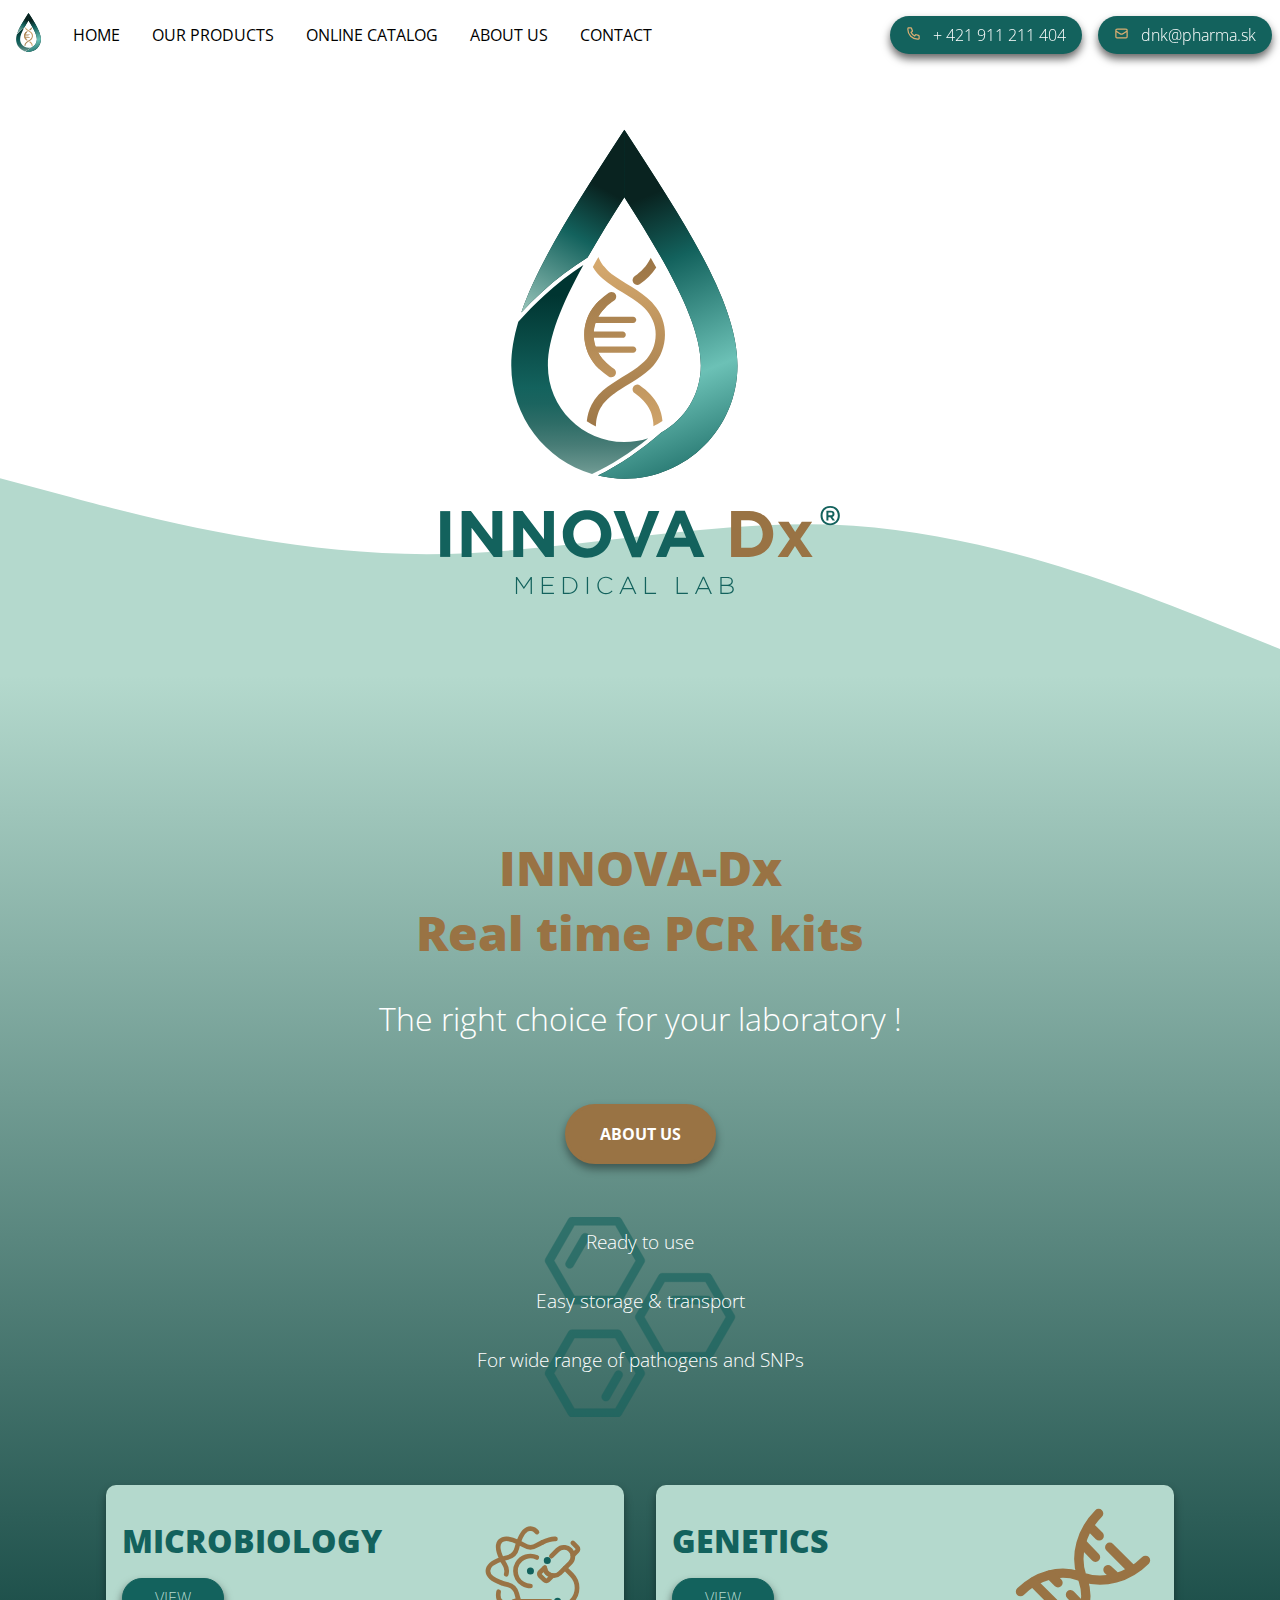
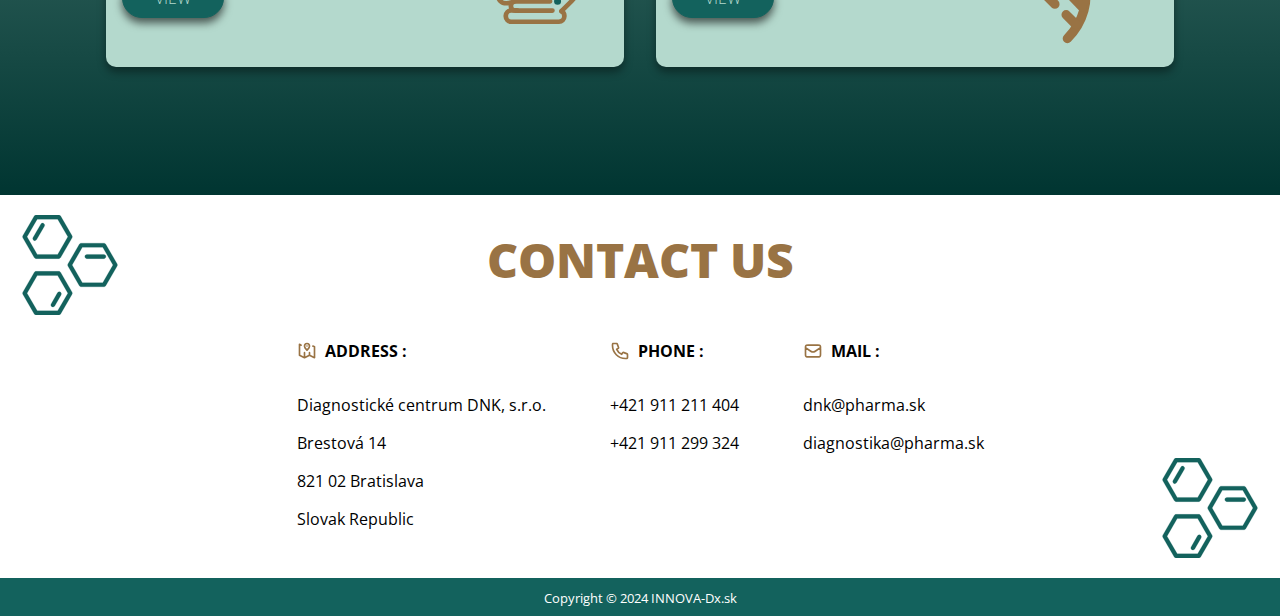
==== index.html @ 2bce0912 "Prve nahratie stranky na GIT." ====
<!DOCTYPE html>
<html lang="en">
  <head>
    <meta charset="UTF-8" />
    <meta name="viewport" content="width=device-width, initial-scale=1.0" />
    <title>Document</title>

    <!-- FONTS -->
    <link rel="preconnect" href="https://fonts.googleapis.com" />
    <link rel="preconnect" href="https://fonts.gstatic.com" crossorigin />
    <link
      href="https://fonts.googleapis.com/css2?family=Open+Sans:ital,wght@0,300..800;1,300..800&display=swap"
      rel="stylesheet"
    />

    <!-- CSS -->
    <link rel="stylesheet" href="style.css" />
  </head>
  <body>
    <!-- NAV -->
    <nav>
      <ul>
        <li>
          <img src="img/mini-logo.svg" alt="mini-logo" />
        </li>
        <li><a href="">HOME</a></li>
        <li><a href="">OUR PRODUCTS</a></li>
        <li><a href="">ONLINE CATALOG</a></li>
        <li><a href="">ABOUT US</a></li>
        <li><a href="">CONTACT</a></li>
      </ul>
      <div>
        <span>
          <svg
            viewBox="0 0 24 24"
            fill="none"
            xmlns="http://www.w3.org/2000/svg"
          >
            <g id="SVGRepo_bgCarrier" stroke-width="0"></g>
            <g
              id="SVGRepo_tracerCarrier"
              stroke-linecap="round"
              stroke-linejoin="round"
            ></g>
            <g id="SVGRepo_iconCarrier">
              <path
                d="M3 5.5C3 14.0604 9.93959 21 18.5 21C18.8862 21 19.2691 20.9859 19.6483 20.9581C20.0834 20.9262 20.3009 20.9103 20.499 20.7963C20.663 20.7019 20.8185 20.5345 20.9007 20.364C21 20.1582 21 19.9181 21 19.438V16.6207C21 16.2169 21 16.015 20.9335 15.842C20.8749 15.6891 20.7795 15.553 20.6559 15.4456C20.516 15.324 20.3262 15.255 19.9468 15.117L16.74 13.9509C16.2985 13.7904 16.0777 13.7101 15.8683 13.7237C15.6836 13.7357 15.5059 13.7988 15.3549 13.9058C15.1837 14.0271 15.0629 14.2285 14.8212 14.6314L14 16C11.3501 14.7999 9.2019 12.6489 8 10L9.36863 9.17882C9.77145 8.93713 9.97286 8.81628 10.0942 8.64506C10.2012 8.49408 10.2643 8.31637 10.2763 8.1317C10.2899 7.92227 10.2096 7.70153 10.0491 7.26005L8.88299 4.05321C8.745 3.67376 8.67601 3.48403 8.55442 3.3441C8.44701 3.22049 8.31089 3.12515 8.15802 3.06645C7.98496 3 7.78308 3 7.37932 3H4.56201C4.08188 3 3.84181 3 3.63598 3.09925C3.4655 3.18146 3.29814 3.33701 3.2037 3.50103C3.08968 3.69907 3.07375 3.91662 3.04189 4.35173C3.01413 4.73086 3 5.11378 3 5.5Z"
                stroke="#dbae72"
                stroke-width="2"
                stroke-linecap="round"
                stroke-linejoin="round"
              ></path>
            </g>
          </svg>
          + 421 911 211 404
        </span>

        <span>
          <svg
            viewBox="0 0 24 24"
            fill="none"
            xmlns="http://www.w3.org/2000/svg"
          >
            <g id="SVGRepo_bgCarrier" stroke-width="0"></g>
            <g
              id="SVGRepo_tracerCarrier"
              stroke-linecap="round"
              stroke-linejoin="round"
            ></g>
            <g id="SVGRepo_iconCarrier">
              <path
                d="M3 8L8.44992 11.6333C9.73295 12.4886 10.3745 12.9163 11.0678 13.0825C11.6806 13.2293 12.3194 13.2293 12.9322 13.0825C13.6255 12.9163 14.2671 12.4886 15.5501 11.6333L21 8M6.2 19H17.8C18.9201 19 19.4802 19 19.908 18.782C20.2843 18.5903 20.5903 18.2843 20.782 17.908C21 17.4802 21 16.9201 21 15.8V8.2C21 7.0799 21 6.51984 20.782 6.09202C20.5903 5.71569 20.2843 5.40973 19.908 5.21799C19.4802 5 18.9201 5 17.8 5H6.2C5.0799 5 4.51984 5 4.09202 5.21799C3.71569 5.40973 3.40973 5.71569 3.21799 6.09202C3 6.51984 3 7.07989 3 8.2V15.8C3 16.9201 3 17.4802 3.21799 17.908C3.40973 18.2843 3.71569 18.5903 4.09202 18.782C4.51984 19 5.07989 19 6.2 19Z"
                stroke="#dbae72"
                stroke-width="2"
                stroke-linecap="round"
                stroke-linejoin="round"
              ></path>
            </g>
          </svg>
          dnk@pharma.sk
        </span>
      </div>
    </nav>

    <!-- HEADER -->

    <header>
      <img src="img/logo.svg" alt="Logo(INNOVA-Dx)" />

      <svg xmlns="http://www.w3.org/2000/svg" viewBox="0 0 1440 320">
        <path
          fill="#B4D9CD"
          fill-opacity="1"
          d="M0,96L80,117.3C160,139,320,181,480,181.3C640,181,800,139,960,149.3C1120,160,1280,224,1360,256L1440,288L1440,320L1360,320C1280,320,1120,320,960,320C800,320,640,320,480,320C320,320,160,320,80,320L0,320Z"
        ></path>
      </svg>
    </header>

    <!-- SECTION -->
    <section>
      <h1>
        INNOVA-Dx <br />
        Real time PCR kits
      </h1>
      <p>The right choice for your laboratory !</p>
      <a href="">ABOUT US</a>

      <ul>
        <svg
          fill="#13625d"
          height="200px"
          width="200px"
          version="1.1"
          id="Layer_1"
          xmlns="http://www.w3.org/2000/svg"
          xmlns:xlink="http://www.w3.org/1999/xlink"
          viewBox="0 0 480 480"
          xml:space="preserve"
          stroke="#13625d"
        >
          <g id="SVGRepo_bgCarrier" stroke-width="0"></g>
          <g
            id="SVGRepo_tracerCarrier"
            stroke-linecap="round"
            stroke-linejoin="round"
          ></g>
          <g id="SVGRepo_iconCarrier">
            <g>
              <g>
                <g>
                  <path
                    d="M68.314,204.423c1.787,3.091,5.086,4.994,8.657,4.994h109.587c3.57,0,6.869-1.903,8.657-4.994l54.774-94.71 c1.792-3.097,1.792-6.916,0-10.013L195.214,4.994C193.427,1.903,190.127,0,186.557,0H76.971c-3.57,0-6.869,1.903-8.657,4.994 L13.543,99.7c-1.791,3.097-1.791,6.915,0,10.013L68.314,204.423z M82.739,20h98.05l48.991,84.707l-48.991,84.71h-98.05 l-48.987-84.71L82.739,20z"
                  ></path>
                  <path
                    d="M466.456,234.994l-54.771-94.707c-1.787-3.09-5.086-4.994-8.656-4.994H293.441c-3.57,0-6.869,1.903-8.656,4.994 l-54.775,94.707c-1.792,3.097-1.792,6.915,0,10.013l54.775,94.707c1.787,3.09,5.086,4.994,8.656,4.994h109.588 c3.57,0,6.869-1.903,8.656-4.994l54.771-94.707C468.248,241.909,468.248,238.091,466.456,234.994z M397.261,324.707H299.21 L250.219,240l48.991-84.706h98.051L446.248,240L397.261,324.707z"
                  ></path>
                  <path
                    d="M195.214,275.577c-1.788-3.09-5.087-4.994-8.657-4.994H76.971c-3.57,0-6.87,1.903-8.657,4.994l-54.771,94.71 c-1.791,3.097-1.791,6.915,0,10.013l54.771,94.706c1.788,3.09,5.087,4.994,8.657,4.994h109.587c3.57,0,6.869-1.903,8.657-4.994 l54.774-94.706c1.792-3.097,1.792-6.915,0-10.013L195.214,275.577z M180.789,460h-98.05l-48.987-84.706l48.987-84.711h98.05 l48.991,84.711L180.789,460z"
                  ></path>
                  <path
                    d="M113.468,40.241c-4.779-2.766-10.897-1.136-13.665,3.644l-37.21,64.272c-2.767,4.779-1.136,10.897,3.644,13.665 c1.578,0.914,3.3,1.347,5.001,1.347c3.452,0,6.81-1.789,8.664-4.991l37.21-64.272C119.879,49.126,118.247,43.008,113.468,40.241z "
                  ></path>
                  <path
                    d="M311.178,199.417c0,5.523,4.478,10,10,10h81.178c5.522,0,10-4.477,10-10s-4.478-10-10-10h-81.178 C315.655,189.417,311.178,193.894,311.178,199.417z"
                  ></path>
                  <path
                    d="M149.399,426.704c-2.751,4.789-1.1,10.901,3.689,13.652c1.57,0.902,3.282,1.331,4.972,1.331 c3.463,0,6.831-1.801,8.68-5.02l30.442-52.985c2.751-4.789,1.1-10.901-3.689-13.652c-4.789-2.752-10.901-1.1-13.652,3.689 L149.399,426.704z"
                  ></path>
                </g>
              </g>
            </g>
          </g>
        </svg>
        <li>Ready to use</li>
        <li>Easy storage & transport</li>
        <li>For wide range of pathogens and SNPs</li>
      </ul>
      <div class="section-cards">
        <div class="card">
          <div>
            <h5>MICROBIOLOGY</h5>
            <a href="">VIEW</a>
          </div>
          <svg
            viewBox="0 0 64 64"
            id="Layer_1"
            data-name="Layer 1"
            xmlns="http://www.w3.org/2000/svg"
            fill="#13625d"
            stroke="#13625d"
          >
            <g id="SVGRepo_bgCarrier" stroke-width="0"></g>
            <g
              id="SVGRepo_tracerCarrier"
              stroke-linecap="round"
              stroke-linejoin="round"
            ></g>
            <g id="SVGRepo_iconCarrier">
              <defs>
                <style>
                  .cls-1 {
                    fill: none;
                    stroke: #997344;
                    stroke-linecap: round;
                    stroke-linejoin: round;
                    stroke-width: 2px;
                  }
                </style>
              </defs>
              <title>science, microscope, biology, molecule</title>
              <path
                class="cls-1"
                d="M36,17.63a25.37,25.37,0,0,0-2.38,1.3,5.19,5.19,0,0,1-5.41,0,25.38,25.38,0,0,0-2.38-1.3c1.26-3.63,3.07-5.9,5.08-5.9a3.77,3.77,0,0,1,2.79,1.56"
              ></path>
              <path
                class="cls-1"
                d="M18.67,34.95c-3.63-1.26-5.9-3.07-5.9-5.08S15,26,18.67,24.79A25.41,25.41,0,0,0,20,27.16a5.19,5.19,0,0,1,.57,4.1"
              ></path>
              <path
                class="cls-1"
                d="M25.83,17.63c-.27.77-.51,1.61-.72,2.49a5.34,5.34,0,0,1-3.95,3.95c-.89.21-1.72.45-2.49.72-1.68-3.45-2-6.33-.59-7.75S22.38,15.95,25.83,17.63Z"
              ></path>
              <path
                class="cls-1"
                d="M18.67,34.95c.77.27,1.61.51,2.49.72a5.34,5.34,0,0,1,3.95,3.95c.21.89.45,1.72.72,2.49-3.45,1.68-6.33,2-7.75.59-.86-.86-1.08-2.25-.75-4"
              ></path>
              <path
                class="cls-1"
                d="M36,17.63a17.18,17.18,0,0,1,2.95-1.14,8.07,8.07,0,0,1,2.63-.33"
              ></path>
              <path
                class="cls-1"
                d="M30.91,36.26a6.18,6.18,0,0,1-1.56-.2,5.9,5.9,0,0,1-1.72-.71A6.37,6.37,0,0,1,25.34,33a6.28,6.28,0,0,1-.82-3.13,6.29,6.29,0,0,1,.81-3.11,6.39,6.39,0,0,1,8.3-2.68"
              ></path>
              <circle cx="30.91" cy="29.87" r="1"></circle>
              <path
                class="cls-1"
                d="M39.84,23.53l2.63-2.63a3.83,3.83,0,0,1,3.17-1.1,3.76,3.76,0,0,1,2.29,1.1A3.82,3.82,0,0,1,49,23.2q0,.22,0,.44a3.82,3.82,0,0,1-1.12,2.73l-4.39,4.4A3.85,3.85,0,0,1,37,28.47"
              ></path>
              <path
                class="cls-1"
                d="M40.36,31.86l-1.93,1.93a1.06,1.06,0,0,1-1.49,0L35,31.89a1.06,1.06,0,0,1,0-1.49L37,28.47a3.82,3.82,0,0,0,3.39,3.39Z"
              ></path>
              <path
                class="cls-1"
                d="M49,17.9l1.89,1.89a1.06,1.06,0,0,1,0,1.49L49,23.2"
              ></path>
              <path
                class="cls-1"
                d="M45.64,28.66l2.82,2.8a7.94,7.94,0,0,1,0,11.26L44.15,47"
              ></path>
              <path
                class="cls-1"
                d="M40.29,46.77H24.47a1.9,1.9,0,0,1-1.9-1.89v-.19a1.91,1.91,0,0,1,1.9-1.9H39.29"
              ></path>
              <path
                class="cls-1"
                d="M44.15,47a2.32,2.32,0,0,1,1.23,2v.22a2.32,2.32,0,0,1-2.3,2.31H22.68a2.32,2.32,0,0,1-2.3-2.31v-.22a2.32,2.32,0,0,1,2.3-2.31h2.48"
              ></path>
              <circle cx="38.1" cy="25.36" r="1"></circle>
              <circle cx="42.48" cy="42.79" r="1"></circle>
            </g>
          </svg>
        </div>

        <div class="card">
          <div>
            <h5>GENETICS</h5>
            <a href="">VIEW</a>
          </div>
          <svg
            viewBox="0 0 24 24"
            fill="none"
            xmlns="http://www.w3.org/2000/svg"
          >
            <g id="SVGRepo_bgCarrier" stroke-width="0"></g>
            <g
              id="SVGRepo_tracerCarrier"
              stroke-linecap="round"
              stroke-linejoin="round"
            ></g>
            <g id="SVGRepo_iconCarrier">
              <path
                d="M11.8476 12.1524L12.0462 12.2208C15.3052 13.3428 19.2301 12.2699 22 9.5M11.8476 12.1524L11.2902 11.9606C8.24848 10.9134 4.58525 11.9147 2 14.5M11.8476 12.1524L11.7792 11.9538C10.6572 8.69481 11.7301 4.76991 14.5 2M11.8476 12.1524L12.0394 12.7098C13.0866 15.7515 12.0853 19.4147 9.5 22"
                stroke="#997344"
                stroke-width="1.5"
                stroke-linecap="round"
              ></path>
              <path
                d="M10 15L11.8431 16.9217M6.76465 11.8433L8 13.0786"
                stroke="#997344"
                stroke-width="1.5"
                stroke-linecap="round"
              ></path>
              <path
                d="M11.8438 6.76465L14 9M16 11L16.9222 11.8431"
                stroke="#997344"
                stroke-width="1.5"
                stroke-linecap="round"
              ></path>
              <path
                d="M3.99976 13L7.49976 16.5"
                stroke="#997344"
                stroke-width="1.5"
                stroke-linecap="round"
              ></path>
              <path
                d="M19.7783 10.8906L16.2783 7.39062"
                stroke="#997344"
                stroke-width="1.5"
                stroke-linecap="round"
              ></path>
              <path
                d="M9.30469 18.1914L10.8917 19.7784"
                stroke="#997344"
                stroke-width="1.5"
                stroke-linecap="round"
              ></path>
              <path
                d="M14.5869 5.58691L12.9999 3.99989"
                stroke="#997344"
                stroke-width="1.5"
                stroke-linecap="round"
              ></path>
            </g>
          </svg>
        </div>
      </div>
    </section>

    <!-- FOOTER -->

    <footer>
      <svg
        class="footer-svg svg-left"
        fill="#13625d"
        height="100px"
        width="100px"
        version="1.1"
        id="Layer_1"
        xmlns="http://www.w3.org/2000/svg"
        xmlns:xlink="http://www.w3.org/1999/xlink"
        viewBox="0 0 480 480"
        xml:space="preserve"
        stroke="#13625d"
      >
        <g id="SVGRepo_bgCarrier" stroke-width="0"></g>
        <g
          id="SVGRepo_tracerCarrier"
          stroke-linecap="round"
          stroke-linejoin="round"
        ></g>
        <g id="SVGRepo_iconCarrier">
          <g>
            <g>
              <g>
                <path
                  d="M68.314,204.423c1.787,3.091,5.086,4.994,8.657,4.994h109.587c3.57,0,6.869-1.903,8.657-4.994l54.774-94.71 c1.792-3.097,1.792-6.916,0-10.013L195.214,4.994C193.427,1.903,190.127,0,186.557,0H76.971c-3.57,0-6.869,1.903-8.657,4.994 L13.543,99.7c-1.791,3.097-1.791,6.915,0,10.013L68.314,204.423z M82.739,20h98.05l48.991,84.707l-48.991,84.71h-98.05 l-48.987-84.71L82.739,20z"
                ></path>
                <path
                  d="M466.456,234.994l-54.771-94.707c-1.787-3.09-5.086-4.994-8.656-4.994H293.441c-3.57,0-6.869,1.903-8.656,4.994 l-54.775,94.707c-1.792,3.097-1.792,6.915,0,10.013l54.775,94.707c1.787,3.09,5.086,4.994,8.656,4.994h109.588 c3.57,0,6.869-1.903,8.656-4.994l54.771-94.707C468.248,241.909,468.248,238.091,466.456,234.994z M397.261,324.707H299.21 L250.219,240l48.991-84.706h98.051L446.248,240L397.261,324.707z"
                ></path>
                <path
                  d="M195.214,275.577c-1.788-3.09-5.087-4.994-8.657-4.994H76.971c-3.57,0-6.87,1.903-8.657,4.994l-54.771,94.71 c-1.791,3.097-1.791,6.915,0,10.013l54.771,94.706c1.788,3.09,5.087,4.994,8.657,4.994h109.587c3.57,0,6.869-1.903,8.657-4.994 l54.774-94.706c1.792-3.097,1.792-6.915,0-10.013L195.214,275.577z M180.789,460h-98.05l-48.987-84.706l48.987-84.711h98.05 l48.991,84.711L180.789,460z"
                ></path>
                <path
                  d="M113.468,40.241c-4.779-2.766-10.897-1.136-13.665,3.644l-37.21,64.272c-2.767,4.779-1.136,10.897,3.644,13.665 c1.578,0.914,3.3,1.347,5.001,1.347c3.452,0,6.81-1.789,8.664-4.991l37.21-64.272C119.879,49.126,118.247,43.008,113.468,40.241z "
                ></path>
                <path
                  d="M311.178,199.417c0,5.523,4.478,10,10,10h81.178c5.522,0,10-4.477,10-10s-4.478-10-10-10h-81.178 C315.655,189.417,311.178,193.894,311.178,199.417z"
                ></path>
                <path
                  d="M149.399,426.704c-2.751,4.789-1.1,10.901,3.689,13.652c1.57,0.902,3.282,1.331,4.972,1.331 c3.463,0,6.831-1.801,8.68-5.02l30.442-52.985c2.751-4.789,1.1-10.901-3.689-13.652c-4.789-2.752-10.901-1.1-13.652,3.689 L149.399,426.704z"
                ></path>
              </g>
            </g>
          </g>
        </g>
      </svg>
      <svg
        class="footer-svg svg-right"
        fill="#13625d"
        height="100px"
        width="100px"
        version="1.1"
        id="Layer_1"
        xmlns="http://www.w3.org/2000/svg"
        xmlns:xlink="http://www.w3.org/1999/xlink"
        viewBox="0 0 480 480"
        xml:space="preserve"
        stroke="#13625d"
      >
        <g id="SVGRepo_bgCarrier" stroke-width="0"></g>
        <g
          id="SVGRepo_tracerCarrier"
          stroke-linecap="round"
          stroke-linejoin="round"
        ></g>
        <g id="SVGRepo_iconCarrier">
          <g>
            <g>
              <g>
                <path
                  d="M68.314,204.423c1.787,3.091,5.086,4.994,8.657,4.994h109.587c3.57,0,6.869-1.903,8.657-4.994l54.774-94.71 c1.792-3.097,1.792-6.916,0-10.013L195.214,4.994C193.427,1.903,190.127,0,186.557,0H76.971c-3.57,0-6.869,1.903-8.657,4.994 L13.543,99.7c-1.791,3.097-1.791,6.915,0,10.013L68.314,204.423z M82.739,20h98.05l48.991,84.707l-48.991,84.71h-98.05 l-48.987-84.71L82.739,20z"
                ></path>
                <path
                  d="M466.456,234.994l-54.771-94.707c-1.787-3.09-5.086-4.994-8.656-4.994H293.441c-3.57,0-6.869,1.903-8.656,4.994 l-54.775,94.707c-1.792,3.097-1.792,6.915,0,10.013l54.775,94.707c1.787,3.09,5.086,4.994,8.656,4.994h109.588 c3.57,0,6.869-1.903,8.656-4.994l54.771-94.707C468.248,241.909,468.248,238.091,466.456,234.994z M397.261,324.707H299.21 L250.219,240l48.991-84.706h98.051L446.248,240L397.261,324.707z"
                ></path>
                <path
                  d="M195.214,275.577c-1.788-3.09-5.087-4.994-8.657-4.994H76.971c-3.57,0-6.87,1.903-8.657,4.994l-54.771,94.71 c-1.791,3.097-1.791,6.915,0,10.013l54.771,94.706c1.788,3.09,5.087,4.994,8.657,4.994h109.587c3.57,0,6.869-1.903,8.657-4.994 l54.774-94.706c1.792-3.097,1.792-6.915,0-10.013L195.214,275.577z M180.789,460h-98.05l-48.987-84.706l48.987-84.711h98.05 l48.991,84.711L180.789,460z"
                ></path>
                <path
                  d="M113.468,40.241c-4.779-2.766-10.897-1.136-13.665,3.644l-37.21,64.272c-2.767,4.779-1.136,10.897,3.644,13.665 c1.578,0.914,3.3,1.347,5.001,1.347c3.452,0,6.81-1.789,8.664-4.991l37.21-64.272C119.879,49.126,118.247,43.008,113.468,40.241z "
                ></path>
                <path
                  d="M311.178,199.417c0,5.523,4.478,10,10,10h81.178c5.522,0,10-4.477,10-10s-4.478-10-10-10h-81.178 C315.655,189.417,311.178,193.894,311.178,199.417z"
                ></path>
                <path
                  d="M149.399,426.704c-2.751,4.789-1.1,10.901,3.689,13.652c1.57,0.902,3.282,1.331,4.972,1.331 c3.463,0,6.831-1.801,8.68-5.02l30.442-52.985c2.751-4.789,1.1-10.901-3.689-13.652c-4.789-2.752-10.901-1.1-13.652,3.689 L149.399,426.704z"
                ></path>
              </g>
            </g>
          </g>
        </g>
      </svg>
      <h1>CONTACT US</h1>
      <div class="contact">
        <ul>
          <li>
            <h5>
              <svg
                viewBox="0 0 24 24"
                fill="none"
                xmlns="http://www.w3.org/2000/svg"
              >
                <g id="SVGRepo_bgCarrier" stroke-width="0"></g>
                <g
                  id="SVGRepo_tracerCarrier"
                  stroke-linecap="round"
                  stroke-linejoin="round"
                ></g>
                <g id="SVGRepo_iconCarrier">
                  <path
                    d="M12 6H12.01M9 20L3 17V4L5 5M9 20L15 17M9 20V14M15 17L21 20V7L19 6M15 17V14M15 6.2C15 7.96731 13.5 9.4 12 11C10.5 9.4 9 7.96731 9 6.2C9 4.43269 10.3431 3 12 3C13.6569 3 15 4.43269 15 6.2Z"
                    stroke="#997344"
                    stroke-width="2"
                    stroke-linecap="round"
                    stroke-linejoin="round"
                  ></path>
                </g>
              </svg>
              ADDRESS :
            </h5>
          </li>
          <li>Diagnostické centrum DNK, s.r.o.</li>
          <li>Brestová 14</li>
          <li>821 02 Bratislava</li>
          <li>Slovak Republic</li>
        </ul>
        <ul>
          <li>
            <h5>
              <svg
                viewBox="0 0 24 24"
                fill="none"
                xmlns="http://www.w3.org/2000/svg"
              >
                <g id="SVGRepo_bgCarrier" stroke-width="0"></g>
                <g
                  id="SVGRepo_tracerCarrier"
                  stroke-linecap="round"
                  stroke-linejoin="round"
                ></g>
                <g id="SVGRepo_iconCarrier">
                  <path
                    d="M3 5.5C3 14.0604 9.93959 21 18.5 21C18.8862 21 19.2691 20.9859 19.6483 20.9581C20.0834 20.9262 20.3009 20.9103 20.499 20.7963C20.663 20.7019 20.8185 20.5345 20.9007 20.364C21 20.1582 21 19.9181 21 19.438V16.6207C21 16.2169 21 16.015 20.9335 15.842C20.8749 15.6891 20.7795 15.553 20.6559 15.4456C20.516 15.324 20.3262 15.255 19.9468 15.117L16.74 13.9509C16.2985 13.7904 16.0777 13.7101 15.8683 13.7237C15.6836 13.7357 15.5059 13.7988 15.3549 13.9058C15.1837 14.0271 15.0629 14.2285 14.8212 14.6314L14 16C11.3501 14.7999 9.2019 12.6489 8 10L9.36863 9.17882C9.77145 8.93713 9.97286 8.81628 10.0942 8.64506C10.2012 8.49408 10.2643 8.31637 10.2763 8.1317C10.2899 7.92227 10.2096 7.70153 10.0491 7.26005L8.88299 4.05321C8.745 3.67376 8.67601 3.48403 8.55442 3.3441C8.44701 3.22049 8.31089 3.12515 8.15802 3.06645C7.98496 3 7.78308 3 7.37932 3H4.56201C4.08188 3 3.84181 3 3.63598 3.09925C3.4655 3.18146 3.29814 3.33701 3.2037 3.50103C3.08968 3.69907 3.07375 3.91662 3.04189 4.35173C3.01413 4.73086 3 5.11378 3 5.5Z"
                    stroke="#997344"
                    stroke-width="2"
                    stroke-linecap="round"
                    stroke-linejoin="round"
                  ></path>
                </g>
              </svg>
              PHONE :
            </h5>
          </li>
          <li>+421 911 211 404</li>
          <li>+421 911 299 324</li>
        </ul>
        <ul>
          <li>
            <h5>
              <svg
                viewBox="0 0 24 24"
                fill="none"
                xmlns="http://www.w3.org/2000/svg"
              >
                <g id="SVGRepo_bgCarrier" stroke-width="0"></g>
                <g
                  id="SVGRepo_tracerCarrier"
                  stroke-linecap="round"
                  stroke-linejoin="round"
                ></g>
                <g id="SVGRepo_iconCarrier">
                  <path
                    d="M3 8L8.44992 11.6333C9.73295 12.4886 10.3745 12.9163 11.0678 13.0825C11.6806 13.2293 12.3194 13.2293 12.9322 13.0825C13.6255 12.9163 14.2671 12.4886 15.5501 11.6333L21 8M6.2 19H17.8C18.9201 19 19.4802 19 19.908 18.782C20.2843 18.5903 20.5903 18.2843 20.782 17.908C21 17.4802 21 16.9201 21 15.8V8.2C21 7.0799 21 6.51984 20.782 6.09202C20.5903 5.71569 20.2843 5.40973 19.908 5.21799C19.4802 5 18.9201 5 17.8 5H6.2C5.0799 5 4.51984 5 4.09202 5.21799C3.71569 5.40973 3.40973 5.71569 3.21799 6.09202C3 6.51984 3 7.07989 3 8.2V15.8C3 16.9201 3 17.4802 3.21799 17.908C3.40973 18.2843 3.71569 18.5903 4.09202 18.782C4.51984 19 5.07989 19 6.2 19Z"
                    stroke="#997344"
                    stroke-width="2"
                    stroke-linecap="round"
                    stroke-linejoin="round"
                  ></path>
                </g>
              </svg>
              MAIL :
            </h5>
          </li>
          <li>dnk@pharma.sk</li>
          <li>diagnostika@pharma.sk</li>
        </ul>
      </div>
    </footer>
    <div class="copiright">
      <i>Copyright © 2024 INNOVA-Dx.sk</i>
    </div>
  </body>
</html>
---- style.css ----
* {
  font-family: "Open Sans", sans-serif;
  font-size: 1rem;

  margin: 0;
  padding: 0;

  text-decoration: none;
  list-style: none;
}
/*
 * NAV
 */
nav {
  position: fixed;
  width: 100%;
  display: flex;
  justify-content: space-between;
  align-items: center;
  padding: 0.5rem 0;
  background-color: #fff;
  z-index: 100;
}
#menu-button {
  width: 50px;
  margin-left: 1rem;
}
nav ul {
  display: flex;
  justify-content: center;
  align-items: center;
  padding-left: 1rem;
}
nav li {
  margin-right: 2rem;
}
nav a {
  color: black;
}
nav img {
  width: 25px;
}
nav a:hover {
  color: #13625d;
  padding-bottom: 0.5rem;
  border-bottom: 2px solid #997344;
}
nav div svg {
  width: 15px;
  margin-right: 0.5rem;
}
nav div {
  display: flex;
  justify-content: center;
  align-items: center;
  padding: 0.5rem;
}
nav span {
  font-weight: 100;
  padding: 0.5rem 1rem;
  margin-left: 1rem;
  color: white;
  background-color: #13625d;
  border-radius: 50px;
  box-shadow: 0 5px 8px 0 rgba(0, 0, 0, 0.6);
}

/*
 * HEADER
 */
header {
  position: relative;
  display: flex;
  justify-content: center;
  align-items: center;
  height: 75vh;
  /* background-image: url("img/bci.jpg");
  background-size: cover;
  background-position: fixed; */
}
header svg {
  position: absolute;
  width: 100%;
  bottom: -2px;
}
header img {
  position: absolute;
  top: 15%;
  width: 35vw;
  z-index: 5;
}

/*
 * SECTION
 */
section {
  display: flex;
  flex-direction: column;
  justify-content: center;
  align-items: center;
  padding: 8rem 2rem;
  background: linear-gradient(#b4d9cd, #003531);
}
section h1 {
  font-size: 3rem;
  font-weight: 900;
  margin: 2rem 0;
  color: #997344;
  text-align: center;
}
section p {
  font-size: 2rem;
  font-weight: 100;
  color: white;
  text-align: center;
}
section a {
  font-weight: 700;
  margin: 4rem 0;
  padding: 1rem 2rem;
  color: white;
  background-color: #997344;
  box-shadow: 0 5px 8px 0 rgba(0, 0, 0, 0.4);
  border: 3px solid #997344;
  border-radius: 50px;
  transition: 0.2s;
}
section a:hover {
  transform: scale(1.1);
}
section ul {
  position: relative;
  text-align: center;
}
section ul svg {
  position: absolute;
  transform: translate(-50%, -50%);
  top: 50%;
  left: 50%;
  opacity: 0.6;
}
section li {
  font-size: 1.2rem;
  font-weight: 100;
  position: relative;
  margin-bottom: 2rem;
  color: white;
  z-index: 10;
}
.section-cards {
  display: flex;
  justify-content: center;
  margin-top: 5rem;
  width: 100%;
}
/* .darker {
  position: absolute;
  width: 100%;
  height: 100%;
  top: 0;
  left: 0;
  background-color: #003531;
  border-radius: 10px;
  opacity: 0.6;
} */
.card {
  display: flex;
  justify-content: space-between;
  align-items: center;
  width: 40%;
  margin: 0 1rem;
  padding: 1rem;
  background-color: #b4d9cd;
  box-shadow: 0 5px 8px 0 rgba(0, 0, 0, 0.4);
  border-radius: 10px;
}
.card svg {
  width: 150px;
}
.card div {
  display: flex;
  flex-direction: column;
  justify-content: center;
  align-items: flex-start;
}
.card h5 {
  font-weight: 900;
  font-size: 2rem;
  color: #13625d;
}
.card a {
  font-weight: 100;
  margin: 1rem 0;
  padding: 0.5rem 2rem;
  color: #b4d9cd;
  border: 1px solid #13625d;
  background-color: #13625d;
  box-shadow: 0 5px 8px 0 rgba(0, 0, 0, 0.6);
}
.card a:hover {
  transform: scale(1);
  background-color: #997344;
  border-color: #997344;
  color: white;
}

/* 
 * FOOTER
 */

footer {
  position: relative;
  display: flex;
  flex-direction: column;
  justify-content: center;
  align-items: center;
  padding: 2rem;
}
.footer-svg {
  position: absolute;
  z-index: -1;
}
.svg-left {
  top: 20px;
  left: 20px;
}
.svg-right {
  bottom: 20px;
  right: 20px;
}
footer h1 {
  font-size: 3em;
  font-weight: 900;
  margin-bottom: 3rem;
  color: #997344;
}
.contact {
  display: flex;
  justify-content: center;
}
.contact ul {
  margin: 0 2rem;
}
.contact li {
  margin-bottom: 1rem;
}
.contact h5 {
  display: flex;
  align-items: center;
  margin-bottom: 2rem;
}
.contact svg {
  width: 20px;
  margin-right: 0.5rem;
}
.copiright {
  padding: 0.5rem 0;
  background-color: #13625d;
  text-align: center;
}
.copiright i {
  font-size: 0.8rem;
  font-style: normal;
  color: white;
}
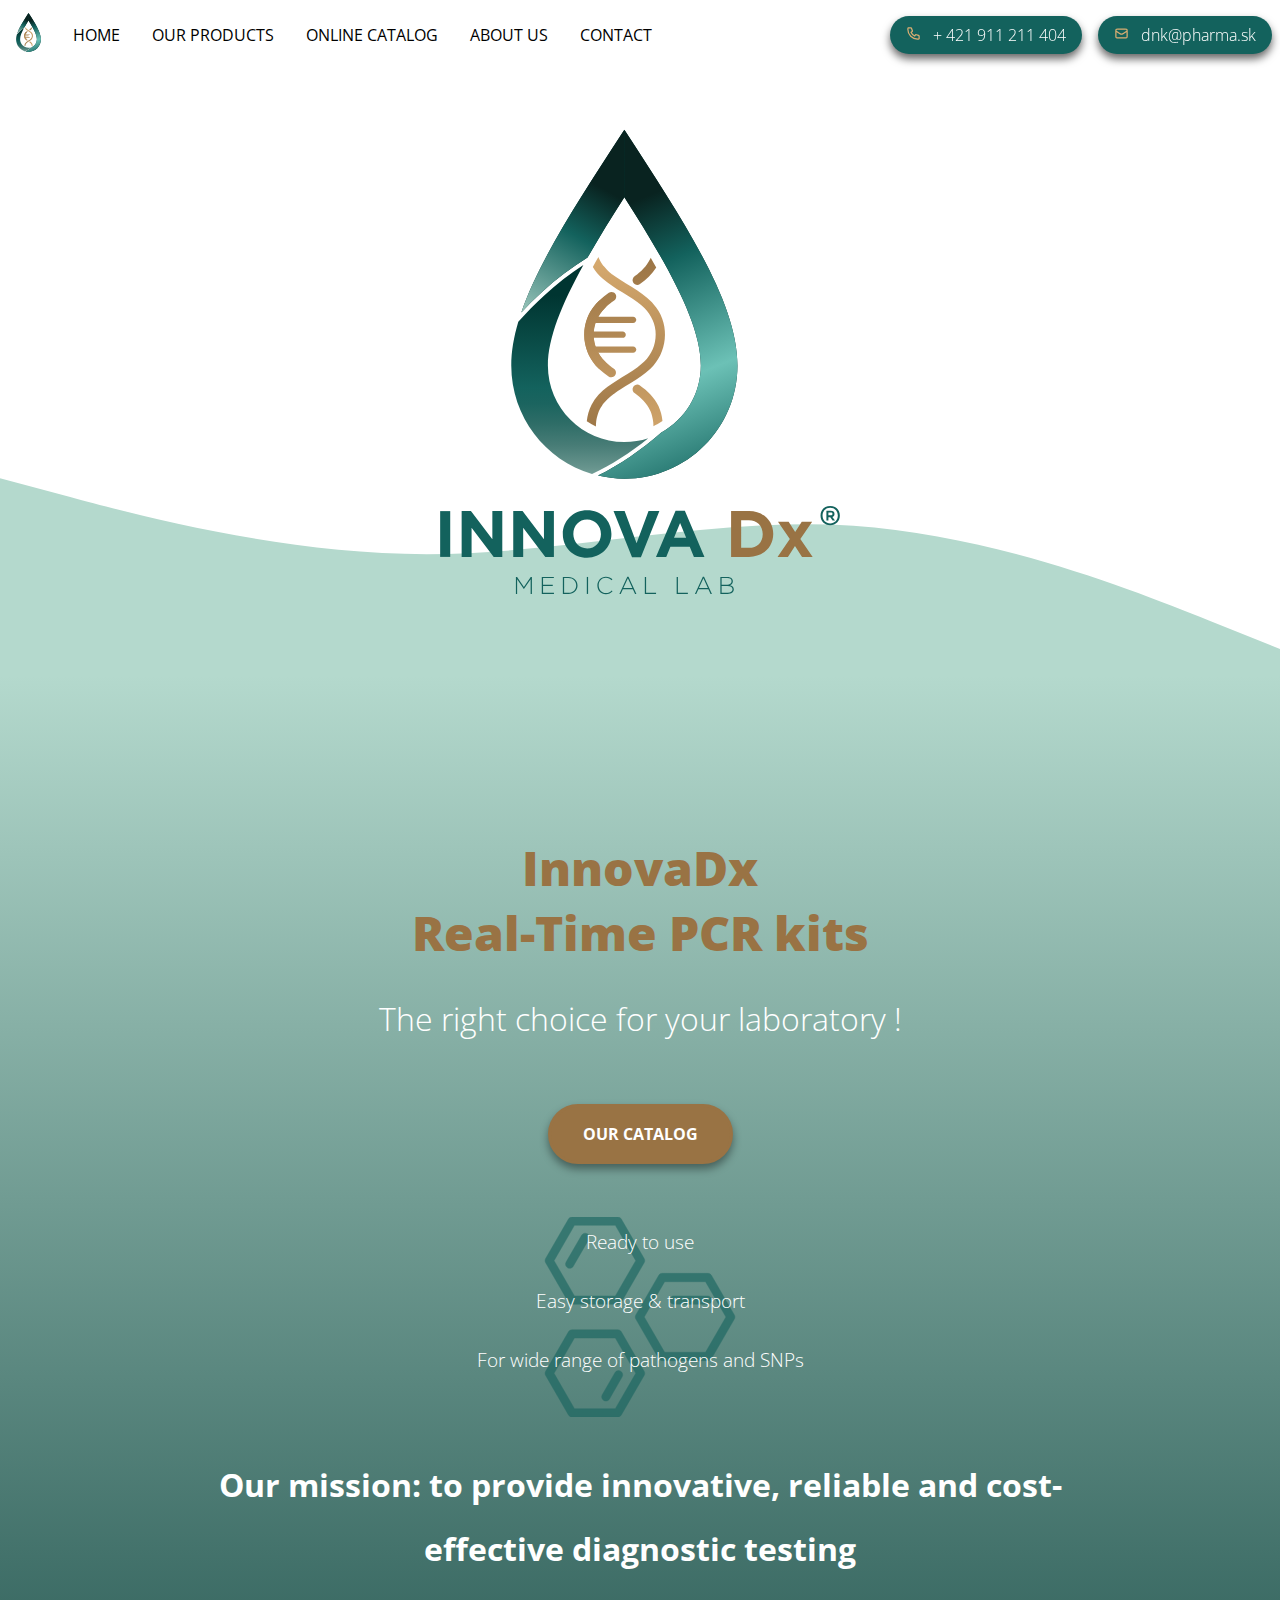
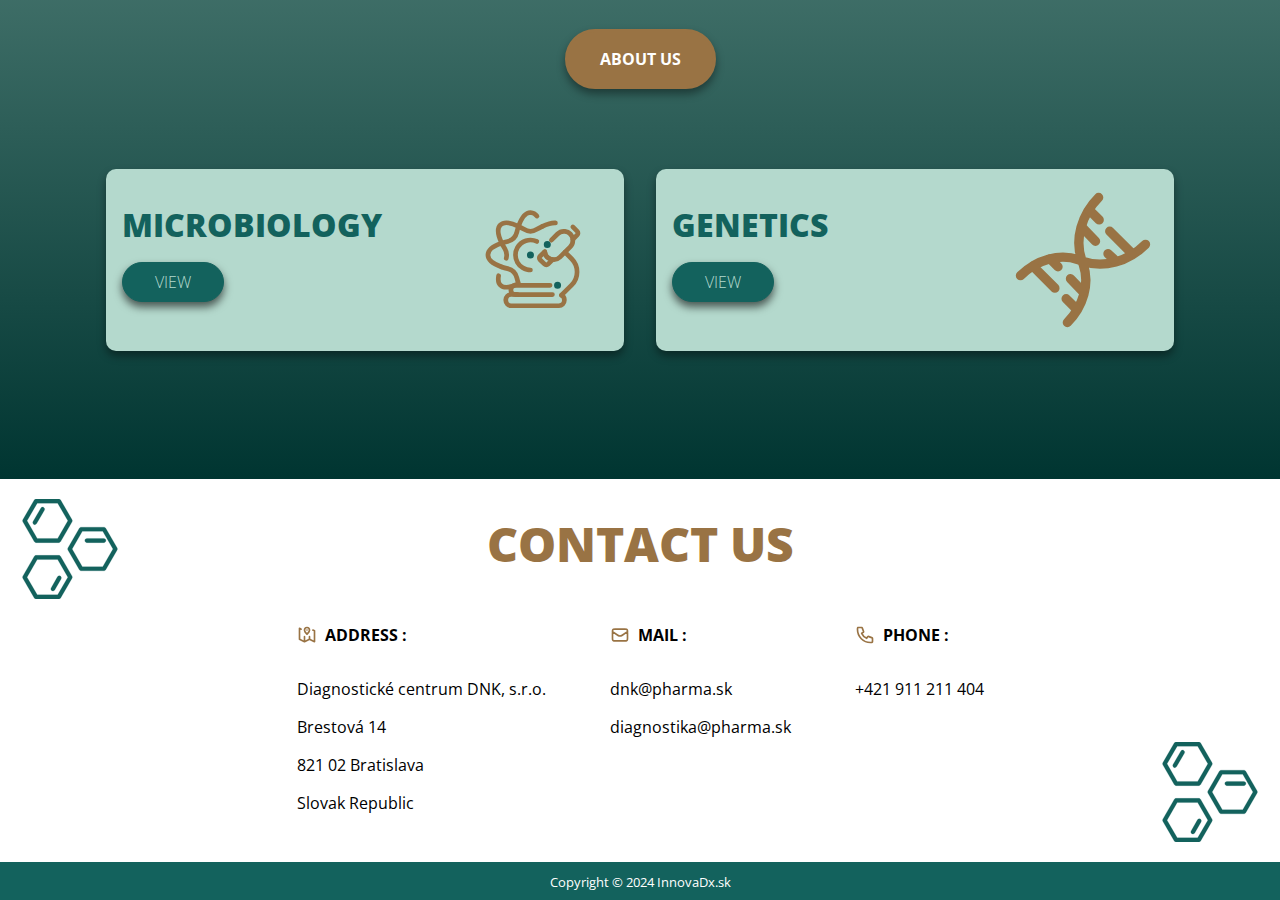
==== commit 394d5083: "Janka sedi vedla mna" ====
--- a/index.html
+++ b/index.html
@@ -3,7 +3,10 @@
   <head>
     <meta charset="UTF-8" />
     <meta name="viewport" content="width=device-width, initial-scale=1.0" />
-    <title>Document</title>
+    <title>InnovaDx</title>
+
+    <!-- IMG in TITLE -->
+    <link rel="icon" href="img/mini-logo.svg" type="image/icon type" />
 
     <!-- FONTS -->
     <link rel="preconnect" href="https://fonts.googleapis.com" />
@@ -99,11 +102,11 @@
     <!-- SECTION -->
     <section>
       <h1>
-        INNOVA-Dx <br />
-        Real time PCR kits
+        InnovaDx <br />
+        Real-Time PCR kits
       </h1>
       <p>The right choice for your laboratory !</p>
-      <a href="">ABOUT US</a>
+      <a href="">OUR CATALOG</a>
 
       <ul>
         <svg
@@ -155,6 +158,12 @@
         <li>Easy storage & transport</li>
         <li>For wide range of pathogens and SNPs</li>
       </ul>
+      <p class="our-mission">
+        Our mission: to provide innovative, reliable and cost-effective
+        diagnostic testing
+      </p>
+      <a href="" class="about-us">ABOUT US</a>
+
       <div class="section-cards">
         <div class="card">
           <div>
@@ -453,7 +462,7 @@
                 ></g>
                 <g id="SVGRepo_iconCarrier">
                   <path
-                    d="M3 5.5C3 14.0604 9.93959 21 18.5 21C18.8862 21 19.2691 20.9859 19.6483 20.9581C20.0834 20.9262 20.3009 20.9103 20.499 20.7963C20.663 20.7019 20.8185 20.5345 20.9007 20.364C21 20.1582 21 19.9181 21 19.438V16.6207C21 16.2169 21 16.015 20.9335 15.842C20.8749 15.6891 20.7795 15.553 20.6559 15.4456C20.516 15.324 20.3262 15.255 19.9468 15.117L16.74 13.9509C16.2985 13.7904 16.0777 13.7101 15.8683 13.7237C15.6836 13.7357 15.5059 13.7988 15.3549 13.9058C15.1837 14.0271 15.0629 14.2285 14.8212 14.6314L14 16C11.3501 14.7999 9.2019 12.6489 8 10L9.36863 9.17882C9.77145 8.93713 9.97286 8.81628 10.0942 8.64506C10.2012 8.49408 10.2643 8.31637 10.2763 8.1317C10.2899 7.92227 10.2096 7.70153 10.0491 7.26005L8.88299 4.05321C8.745 3.67376 8.67601 3.48403 8.55442 3.3441C8.44701 3.22049 8.31089 3.12515 8.15802 3.06645C7.98496 3 7.78308 3 7.37932 3H4.56201C4.08188 3 3.84181 3 3.63598 3.09925C3.4655 3.18146 3.29814 3.33701 3.2037 3.50103C3.08968 3.69907 3.07375 3.91662 3.04189 4.35173C3.01413 4.73086 3 5.11378 3 5.5Z"
+                    d="M3 8L8.44992 11.6333C9.73295 12.4886 10.3745 12.9163 11.0678 13.0825C11.6806 13.2293 12.3194 13.2293 12.9322 13.0825C13.6255 12.9163 14.2671 12.4886 15.5501 11.6333L21 8M6.2 19H17.8C18.9201 19 19.4802 19 19.908 18.782C20.2843 18.5903 20.5903 18.2843 20.782 17.908C21 17.4802 21 16.9201 21 15.8V8.2C21 7.0799 21 6.51984 20.782 6.09202C20.5903 5.71569 20.2843 5.40973 19.908 5.21799C19.4802 5 18.9201 5 17.8 5H6.2C5.0799 5 4.51984 5 4.09202 5.21799C3.71569 5.40973 3.40973 5.71569 3.21799 6.09202C3 6.51984 3 7.07989 3 8.2V15.8C3 16.9201 3 17.4802 3.21799 17.908C3.40973 18.2843 3.71569 18.5903 4.09202 18.782C4.51984 19 5.07989 19 6.2 19Z"
                     stroke="#997344"
                     stroke-width="2"
                     stroke-linecap="round"
@@ -461,11 +470,11 @@
                   ></path>
                 </g>
               </svg>
-              PHONE :
+              MAIL :
             </h5>
           </li>
-          <li>+421 911 211 404</li>
-          <li>+421 911 299 324</li>
+          <li>dnk@pharma.sk</li>
+          <li>diagnostika@pharma.sk</li>
         </ul>
         <ul>
           <li>
@@ -483,7 +492,7 @@
                 ></g>
                 <g id="SVGRepo_iconCarrier">
                   <path
-                    d="M3 8L8.44992 11.6333C9.73295 12.4886 10.3745 12.9163 11.0678 13.0825C11.6806 13.2293 12.3194 13.2293 12.9322 13.0825C13.6255 12.9163 14.2671 12.4886 15.5501 11.6333L21 8M6.2 19H17.8C18.9201 19 19.4802 19 19.908 18.782C20.2843 18.5903 20.5903 18.2843 20.782 17.908C21 17.4802 21 16.9201 21 15.8V8.2C21 7.0799 21 6.51984 20.782 6.09202C20.5903 5.71569 20.2843 5.40973 19.908 5.21799C19.4802 5 18.9201 5 17.8 5H6.2C5.0799 5 4.51984 5 4.09202 5.21799C3.71569 5.40973 3.40973 5.71569 3.21799 6.09202C3 6.51984 3 7.07989 3 8.2V15.8C3 16.9201 3 17.4802 3.21799 17.908C3.40973 18.2843 3.71569 18.5903 4.09202 18.782C4.51984 19 5.07989 19 6.2 19Z"
+                    d="M3 5.5C3 14.0604 9.93959 21 18.5 21C18.8862 21 19.2691 20.9859 19.6483 20.9581C20.0834 20.9262 20.3009 20.9103 20.499 20.7963C20.663 20.7019 20.8185 20.5345 20.9007 20.364C21 20.1582 21 19.9181 21 19.438V16.6207C21 16.2169 21 16.015 20.9335 15.842C20.8749 15.6891 20.7795 15.553 20.6559 15.4456C20.516 15.324 20.3262 15.255 19.9468 15.117L16.74 13.9509C16.2985 13.7904 16.0777 13.7101 15.8683 13.7237C15.6836 13.7357 15.5059 13.7988 15.3549 13.9058C15.1837 14.0271 15.0629 14.2285 14.8212 14.6314L14 16C11.3501 14.7999 9.2019 12.6489 8 10L9.36863 9.17882C9.77145 8.93713 9.97286 8.81628 10.0942 8.64506C10.2012 8.49408 10.2643 8.31637 10.2763 8.1317C10.2899 7.92227 10.2096 7.70153 10.0491 7.26005L8.88299 4.05321C8.745 3.67376 8.67601 3.48403 8.55442 3.3441C8.44701 3.22049 8.31089 3.12515 8.15802 3.06645C7.98496 3 7.78308 3 7.37932 3H4.56201C4.08188 3 3.84181 3 3.63598 3.09925C3.4655 3.18146 3.29814 3.33701 3.2037 3.50103C3.08968 3.69907 3.07375 3.91662 3.04189 4.35173C3.01413 4.73086 3 5.11378 3 5.5Z"
                     stroke="#997344"
                     stroke-width="2"
                     stroke-linecap="round"
@@ -491,16 +500,15 @@
                   ></path>
                 </g>
               </svg>
-              MAIL :
+              PHONE :
             </h5>
           </li>
-          <li>dnk@pharma.sk</li>
-          <li>diagnostika@pharma.sk</li>
+          <li>+421 911 211 404</li>
         </ul>
       </div>
     </footer>
     <div class="copiright">
-      <i>Copyright © 2024 INNOVA-Dx.sk</i>
+      <i>Copyright © 2024 InnovaDx.sk</i>
     </div>
   </body>
 </html>
--- a/style.css
+++ b/style.css
@@ -163,6 +163,15 @@
   border-radius: 10px;
   opacity: 0.6;
 } */
+
+.our-mission {
+  line-height: 200%;
+  margin: 3rem 8rem 1rem 8rem;
+  font-weight: 700;
+}
+.about-us {
+  margin: 2rem 0 0 0;
+}
 .card {
   display: flex;
   justify-content: space-between;
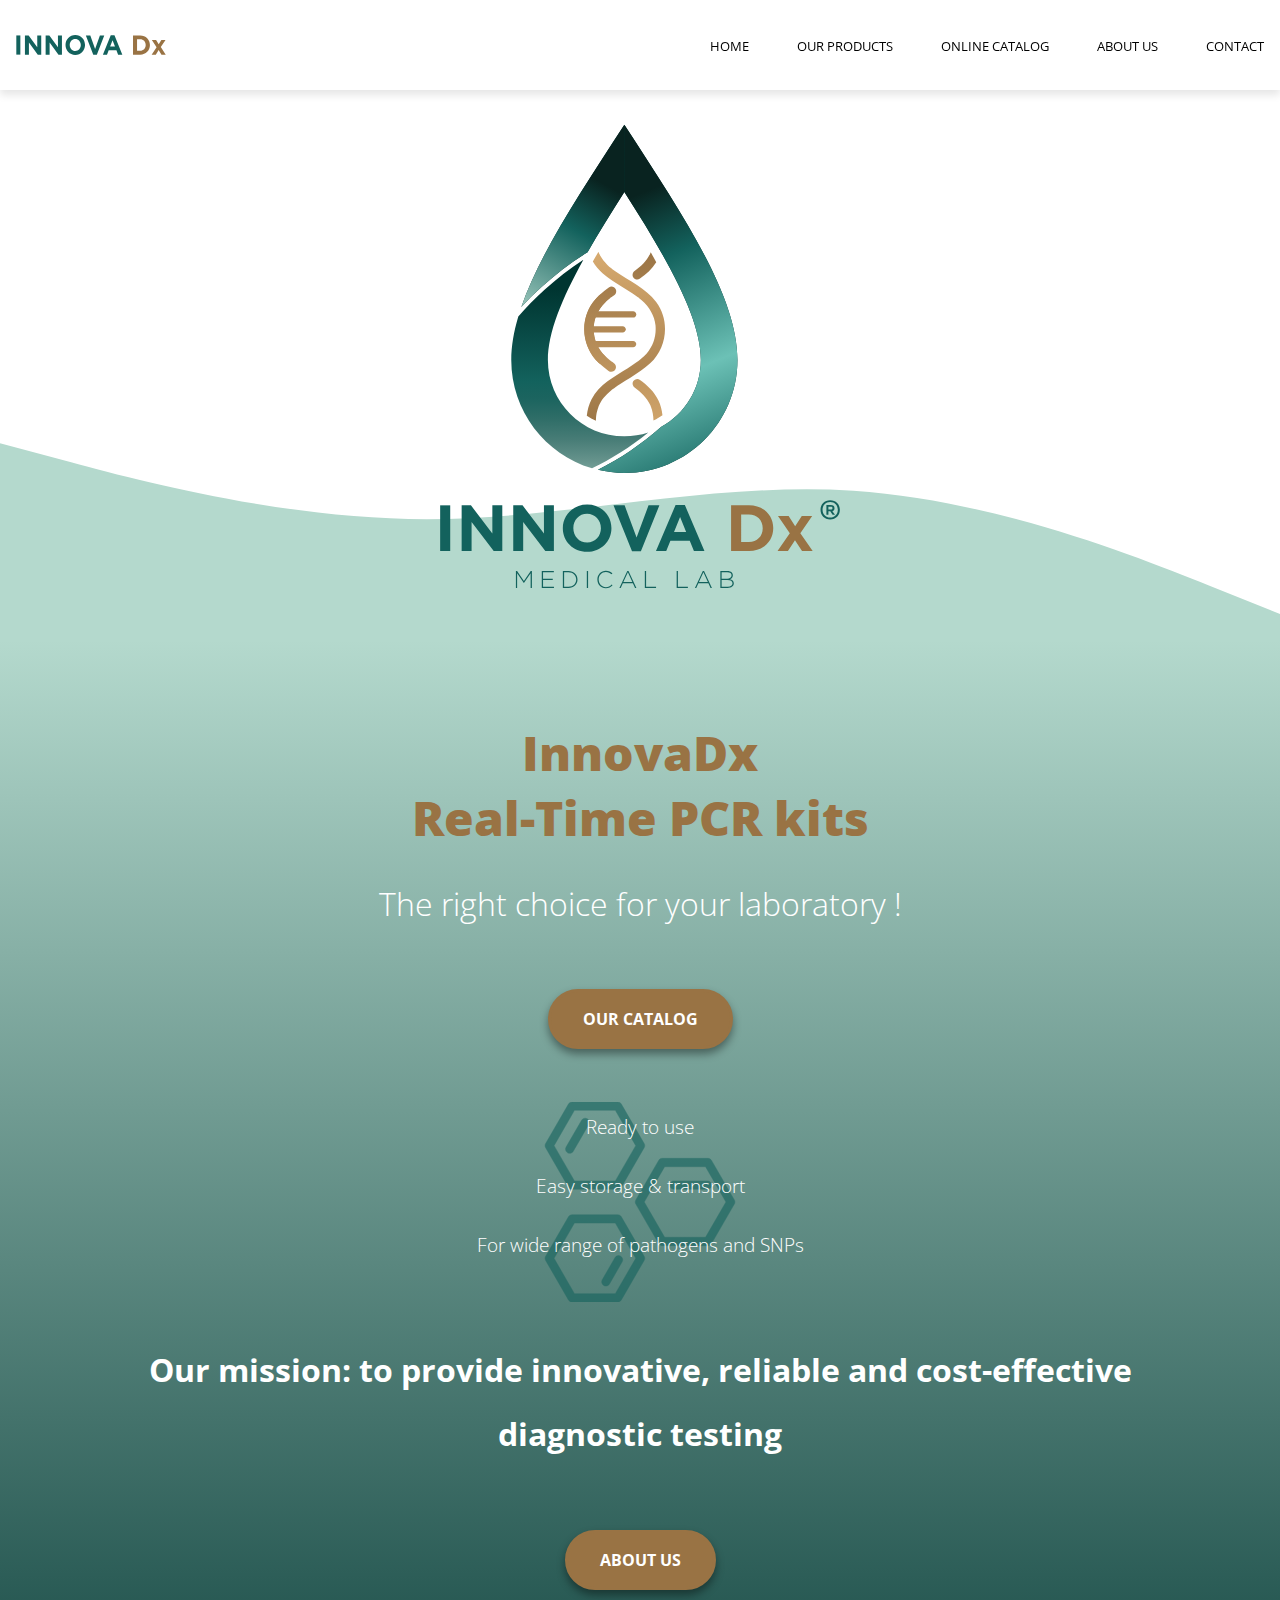
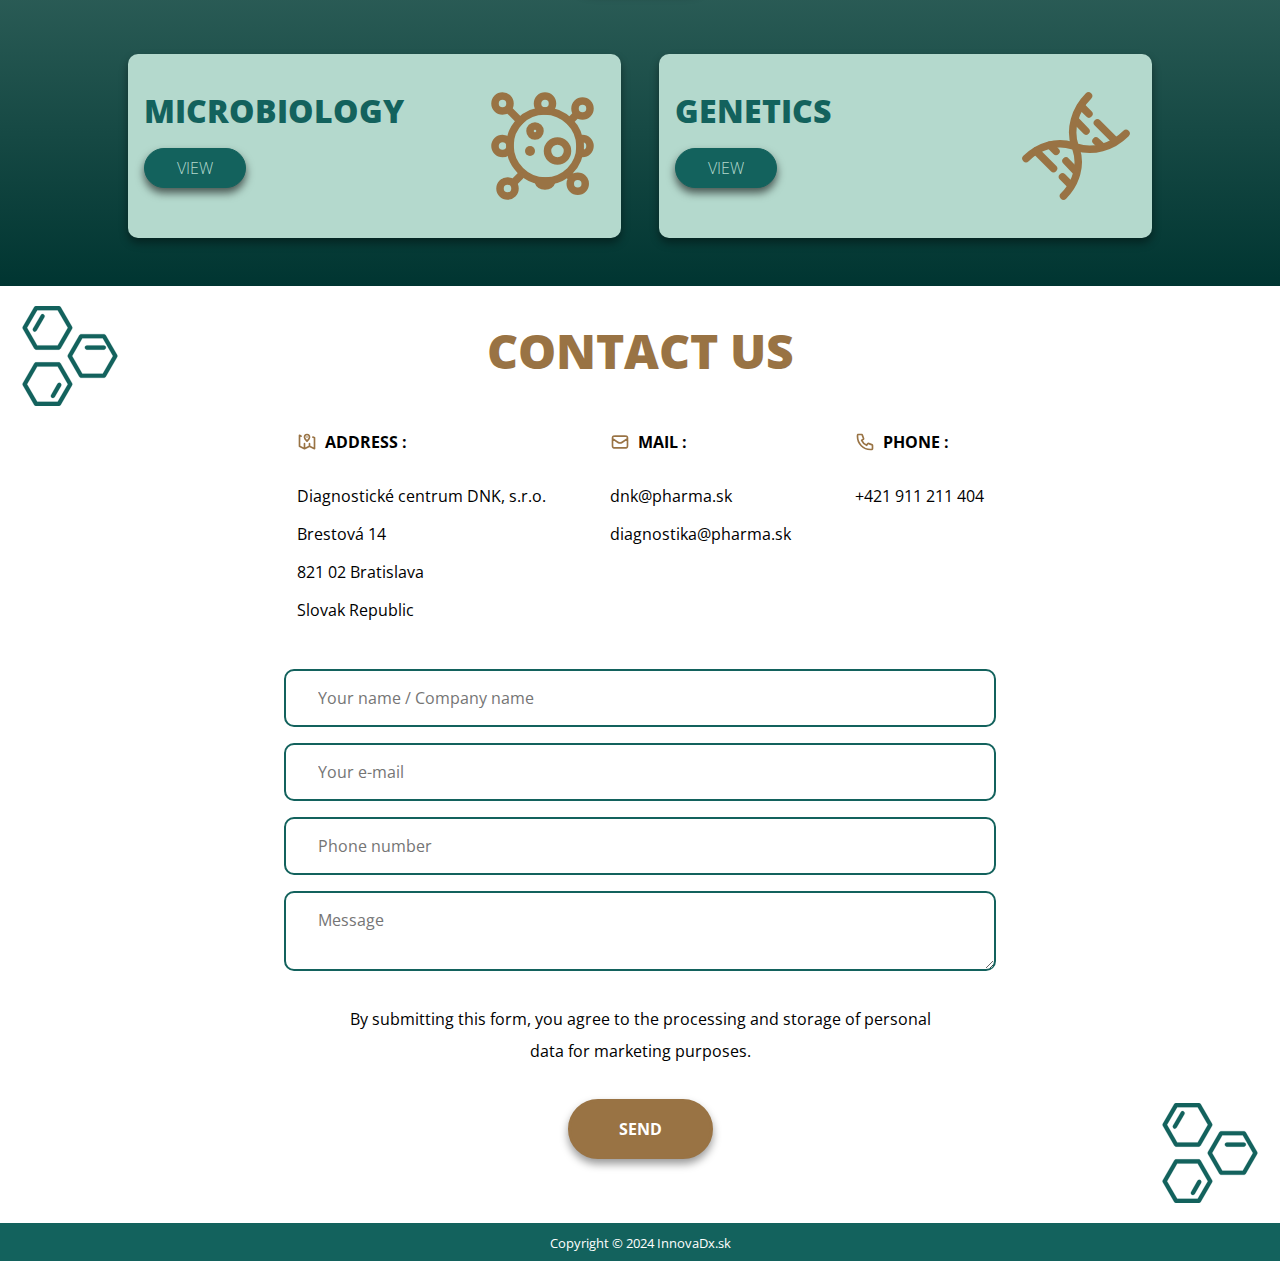
==== commit 70ccb649: "Stranka aj s responzivitoiu a po nahrati z index2.html" ====
--- a/index.html
+++ b/index.html
@@ -19,70 +19,52 @@
     <!-- CSS -->
     <link rel="stylesheet" href="style.css" />
   </head>
-  <body>
+  <body id="body">
     <!-- NAV -->
+
     <nav>
+      <img src="img/Group.svg" alt="mini-logo" />
+
       <ul>
-        <li>
-          <img src="img/mini-logo.svg" alt="mini-logo" />
-        </li>
         <li><a href="">HOME</a></li>
         <li><a href="">OUR PRODUCTS</a></li>
         <li><a href="">ONLINE CATALOG</a></li>
-        <li><a href="">ABOUT US</a></li>
+        <li><a href="podstranky/about-us.html">ABOUT US</a></li>
         <li><a href="">CONTACT</a></li>
       </ul>
-      <div>
-        <span>
-          <svg
-            viewBox="0 0 24 24"
-            fill="none"
-            xmlns="http://www.w3.org/2000/svg"
-          >
-            <g id="SVGRepo_bgCarrier" stroke-width="0"></g>
-            <g
-              id="SVGRepo_tracerCarrier"
-              stroke-linecap="round"
-              stroke-linejoin="round"
-            ></g>
-            <g id="SVGRepo_iconCarrier">
-              <path
-                d="M3 5.5C3 14.0604 9.93959 21 18.5 21C18.8862 21 19.2691 20.9859 19.6483 20.9581C20.0834 20.9262 20.3009 20.9103 20.499 20.7963C20.663 20.7019 20.8185 20.5345 20.9007 20.364C21 20.1582 21 19.9181 21 19.438V16.6207C21 16.2169 21 16.015 20.9335 15.842C20.8749 15.6891 20.7795 15.553 20.6559 15.4456C20.516 15.324 20.3262 15.255 19.9468 15.117L16.74 13.9509C16.2985 13.7904 16.0777 13.7101 15.8683 13.7237C15.6836 13.7357 15.5059 13.7988 15.3549 13.9058C15.1837 14.0271 15.0629 14.2285 14.8212 14.6314L14 16C11.3501 14.7999 9.2019 12.6489 8 10L9.36863 9.17882C9.77145 8.93713 9.97286 8.81628 10.0942 8.64506C10.2012 8.49408 10.2643 8.31637 10.2763 8.1317C10.2899 7.92227 10.2096 7.70153 10.0491 7.26005L8.88299 4.05321C8.745 3.67376 8.67601 3.48403 8.55442 3.3441C8.44701 3.22049 8.31089 3.12515 8.15802 3.06645C7.98496 3 7.78308 3 7.37932 3H4.56201C4.08188 3 3.84181 3 3.63598 3.09925C3.4655 3.18146 3.29814 3.33701 3.2037 3.50103C3.08968 3.69907 3.07375 3.91662 3.04189 4.35173C3.01413 4.73086 3 5.11378 3 5.5Z"
-                stroke="#dbae72"
-                stroke-width="2"
-                stroke-linecap="round"
-                stroke-linejoin="round"
-              ></path>
-            </g>
-          </svg>
-          + 421 911 211 404
-        </span>
-
-        <span>
-          <svg
-            viewBox="0 0 24 24"
-            fill="none"
-            xmlns="http://www.w3.org/2000/svg"
-          >
-            <g id="SVGRepo_bgCarrier" stroke-width="0"></g>
-            <g
-              id="SVGRepo_tracerCarrier"
-              stroke-linecap="round"
-              stroke-linejoin="round"
-            ></g>
-            <g id="SVGRepo_iconCarrier">
-              <path
-                d="M3 8L8.44992 11.6333C9.73295 12.4886 10.3745 12.9163 11.0678 13.0825C11.6806 13.2293 12.3194 13.2293 12.9322 13.0825C13.6255 12.9163 14.2671 12.4886 15.5501 11.6333L21 8M6.2 19H17.8C18.9201 19 19.4802 19 19.908 18.782C20.2843 18.5903 20.5903 18.2843 20.782 17.908C21 17.4802 21 16.9201 21 15.8V8.2C21 7.0799 21 6.51984 20.782 6.09202C20.5903 5.71569 20.2843 5.40973 19.908 5.21799C19.4802 5 18.9201 5 17.8 5H6.2C5.0799 5 4.51984 5 4.09202 5.21799C3.71569 5.40973 3.40973 5.71569 3.21799 6.09202C3 6.51984 3 7.07989 3 8.2V15.8C3 16.9201 3 17.4802 3.21799 17.908C3.40973 18.2843 3.71569 18.5903 4.09202 18.782C4.51984 19 5.07989 19 6.2 19Z"
-                stroke="#dbae72"
-                stroke-width="2"
-                stroke-linecap="round"
-                stroke-linejoin="round"
-              ></path>
-            </g>
-          </svg>
-          dnk@pharma.sk
-        </span>
-      </div>
+    </nav>
+
+    <!-- Nav responsive -->
+    <nav class="responsive-nav">
+      <img src="img/Group.svg" alt="mini-logo" />
+
+      <svg
+        id="nav-button"
+        viewBox="0 -0.5 25 25"
+        fill="none"
+        xmlns="http://www.w3.org/2000/svg"
+      >
+        <g id="SVGRepo_bgCarrier" stroke-width="0"></g>
+        <g
+          id="SVGRepo_tracerCarrier"
+          stroke-linecap="round"
+          stroke-linejoin="round"
+        ></g>
+        <g id="SVGRepo_iconCarrier">
+          <path
+            d="M6.5 11.75C6.08579 11.75 5.75 12.0858 5.75 12.5C5.75 12.9142 6.08579 13.25 6.5 13.25V11.75ZM18.5 13.25C18.9142 13.25 19.25 12.9142 19.25 12.5C19.25 12.0858 18.9142 11.75 18.5 11.75V13.25ZM6.5 15.75C6.08579 15.75 5.75 16.0858 5.75 16.5C5.75 16.9142 6.08579 17.25 6.5 17.25V15.75ZM18.5 17.25C18.9142 17.25 19.25 16.9142 19.25 16.5C19.25 16.0858 18.9142 15.75 18.5 15.75V17.25ZM6.5 7.75C6.08579 7.75 5.75 8.08579 5.75 8.5C5.75 8.91421 6.08579 9.25 6.5 9.25V7.75ZM18.5 9.25C18.9142 9.25 19.25 8.91421 19.25 8.5C19.25 8.08579 18.9142 7.75 18.5 7.75V9.25ZM6.5 13.25H18.5V11.75H6.5V13.25ZM6.5 17.25H18.5V15.75H6.5V17.25ZM6.5 9.25H18.5V7.75H6.5V9.25Z"
+            fill="#000000"
+          ></path>
+        </g>
+      </svg>
+
+      <ul id="nav-ul">
+        <li><a href="">HOME</a></li>
+        <li><a href="">OUR PRODUCTS</a></li>
+        <li><a href="">ONLINE CATALOG</a></li>
+        <li><a href="podstranky/about-us.html">ABOUT US</a></li>
+        <li><a href="">CONTACT</a></li>
+      </ul>
     </nav>
 
     <!-- HEADER -->
@@ -100,13 +82,14 @@
     </header>
 
     <!-- SECTION -->
+
     <section>
       <h1>
         InnovaDx <br />
         Real-Time PCR kits
       </h1>
       <p>The right choice for your laboratory !</p>
-      <a href="">OUR CATALOG</a>
+      <a href="" class="button-style">OUR CATALOG</a>
 
       <ul>
         <svg
@@ -154,15 +137,60 @@
             </g>
           </g>
         </svg>
+
         <li>Ready to use</li>
         <li>Easy storage & transport</li>
         <li>For wide range of pathogens and SNPs</li>
       </ul>
+
       <p class="our-mission">
         Our mission: to provide innovative, reliable and cost-effective
         diagnostic testing
       </p>
-      <a href="" class="about-us">ABOUT US</a>
+
+      <button id="au-button" href="" class="about-us button-style">
+        ABOUT US
+      </button>
+
+      <div id="au-wrap" class="about-us-wrap">
+        <p>
+          The company Diagnostické centrum DNK, s.r.o., established in 2000,
+          specializes in the production of real-time PCR diagnostic kits.
+        </p>
+        <p>
+          Our mission is to provide innovative, reliable, accessible, and
+          cost-effective diagnostic solutions for medical laboratories
+          worldwide.
+        </p>
+        <p>
+          Our extensive product line includes kits for the extraction of nucleic
+          acids from clinical samples, Real-Time PCR kits for detecting DNA/RNA
+          of human infectious disease agents, and Real-Time PCR kits for
+          identifying genetic single-nucleotide polymorphisms (SNPs) from
+          biological specimens.
+        </p>
+        <p>
+          Our offerings include kits for detecting nucleic acids of pathogens
+          causing various viral diseases, sexually transmitted infections
+          (STIs), TORCH and herpetic infections, zoonotic diseases,
+          tuberculosis, respiratory tract infections, gastrointestinal
+          infections, nosocomial infections, and tropical or especially
+          dangerous diseases.
+        </p>
+        <p>
+          In addition, we provide genetic kits for detecting conditions such as
+          thrombophilia, cardiovascular diseases, hereditary breast and ovarian
+          cancer, hereditary hemochromatosis, reproductive diseases, autoimmune
+          diseases, and warfarin pharmacogenetics.
+        </p>
+        <p>
+          Our Real-Time PCR diagnostic kits adhere to international safety and
+          quality standards and comply with ISO requirements. Diagnostické
+          centrum DNK, s.r.o. has consistently prioritized the enhancement of
+          service quality since its inception, continually striving to improve
+          all company processes to meet the evolving demands of our customers.
+        </p>
+      </div>
 
       <div class="section-cards">
         <div class="card">
@@ -171,12 +199,9 @@
             <a href="">VIEW</a>
           </div>
           <svg
-            viewBox="0 0 64 64"
-            id="Layer_1"
-            data-name="Layer 1"
+            viewBox="0 0 24 24"
+            fill="none"
             xmlns="http://www.w3.org/2000/svg"
-            fill="#13625d"
-            stroke="#13625d"
           >
             <g id="SVGRepo_bgCarrier" stroke-width="0"></g>
             <g
@@ -185,69 +210,98 @@
               stroke-linejoin="round"
             ></g>
             <g id="SVGRepo_iconCarrier">
-              <defs>
-                <style>
-                  .cls-1 {
-                    fill: none;
-                    stroke: #997344;
-                    stroke-linecap: round;
-                    stroke-linejoin: round;
-                    stroke-width: 2px;
-                  }
-                </style>
-              </defs>
-              <title>science, microscope, biology, molecule</title>
-              <path
-                class="cls-1"
-                d="M36,17.63a25.37,25.37,0,0,0-2.38,1.3,5.19,5.19,0,0,1-5.41,0,25.38,25.38,0,0,0-2.38-1.3c1.26-3.63,3.07-5.9,5.08-5.9a3.77,3.77,0,0,1,2.79,1.56"
-              ></path>
-              <path
-                class="cls-1"
-                d="M18.67,34.95c-3.63-1.26-5.9-3.07-5.9-5.08S15,26,18.67,24.79A25.41,25.41,0,0,0,20,27.16a5.19,5.19,0,0,1,.57,4.1"
-              ></path>
-              <path
-                class="cls-1"
-                d="M25.83,17.63c-.27.77-.51,1.61-.72,2.49a5.34,5.34,0,0,1-3.95,3.95c-.89.21-1.72.45-2.49.72-1.68-3.45-2-6.33-.59-7.75S22.38,15.95,25.83,17.63Z"
-              ></path>
-              <path
-                class="cls-1"
-                d="M18.67,34.95c.77.27,1.61.51,2.49.72a5.34,5.34,0,0,1,3.95,3.95c.21.89.45,1.72.72,2.49-3.45,1.68-6.33,2-7.75.59-.86-.86-1.08-2.25-.75-4"
-              ></path>
-              <path
-                class="cls-1"
-                d="M36,17.63a17.18,17.18,0,0,1,2.95-1.14,8.07,8.07,0,0,1,2.63-.33"
-              ></path>
-              <path
-                class="cls-1"
-                d="M30.91,36.26a6.18,6.18,0,0,1-1.56-.2,5.9,5.9,0,0,1-1.72-.71A6.37,6.37,0,0,1,25.34,33a6.28,6.28,0,0,1-.82-3.13,6.29,6.29,0,0,1,.81-3.11,6.39,6.39,0,0,1,8.3-2.68"
-              ></path>
-              <circle cx="30.91" cy="29.87" r="1"></circle>
-              <path
-                class="cls-1"
-                d="M39.84,23.53l2.63-2.63a3.83,3.83,0,0,1,3.17-1.1,3.76,3.76,0,0,1,2.29,1.1A3.82,3.82,0,0,1,49,23.2q0,.22,0,.44a3.82,3.82,0,0,1-1.12,2.73l-4.39,4.4A3.85,3.85,0,0,1,37,28.47"
-              ></path>
-              <path
-                class="cls-1"
-                d="M40.36,31.86l-1.93,1.93a1.06,1.06,0,0,1-1.49,0L35,31.89a1.06,1.06,0,0,1,0-1.49L37,28.47a3.82,3.82,0,0,0,3.39,3.39Z"
-              ></path>
-              <path
-                class="cls-1"
-                d="M49,17.9l1.89,1.89a1.06,1.06,0,0,1,0,1.49L49,23.2"
-              ></path>
-              <path
-                class="cls-1"
-                d="M45.64,28.66l2.82,2.8a7.94,7.94,0,0,1,0,11.26L44.15,47"
-              ></path>
-              <path
-                class="cls-1"
-                d="M40.29,46.77H24.47a1.9,1.9,0,0,1-1.9-1.89v-.19a1.91,1.91,0,0,1,1.9-1.9H39.29"
-              ></path>
-              <path
-                class="cls-1"
-                d="M44.15,47a2.32,2.32,0,0,1,1.23,2v.22a2.32,2.32,0,0,1-2.3,2.31H22.68a2.32,2.32,0,0,1-2.3-2.31v-.22a2.32,2.32,0,0,1,2.3-2.31h2.48"
-              ></path>
-              <circle cx="38.1" cy="25.36" r="1"></circle>
-              <circle cx="42.48" cy="42.79" r="1"></circle>
+              <path
+                d="M12.0565 18.9998C15.9224 19.031 19.031 15.9224 18.9998 12.0565C18.9686 8.19062 15.8094 5.03143 11.9435 5.00023C8.07765 4.96904 4.96904 8.07765 5.00023 11.9435C5.03143 15.8094 8.19062 18.9686 12.0565 18.9998Z"
+                stroke="#997344"
+                stroke-width="1.5"
+                stroke-linecap="round"
+              ></path>
+              <path
+                d="M18 6L16.95 7.05003"
+                stroke="#997344"
+                stroke-width="1.5"
+                stroke-linecap="round"
+              ></path>
+              <path
+                d="M5 5L7 7"
+                stroke="#997344"
+                stroke-width="1.5"
+                stroke-linecap="round"
+              ></path>
+              <path
+                d="M17.0498 18.0498L16.5 17.5"
+                stroke="#997344"
+                stroke-width="1.5"
+                stroke-linecap="round"
+              ></path>
+              <path
+                d="M6 19.0498L7.05003 17.9998"
+                stroke="#997344"
+                stroke-width="1.5"
+                stroke-linecap="round"
+              ></path>
+              <path
+                d="M16.5 13C16.5 14.1046 15.6046 15 14.5 15C13.3954 15 12.5 14.1046 12.5 13C12.5 11.8954 13.3954 11 14.5 11C15.6046 11 16.5 11.8954 16.5 13Z"
+                stroke="#997344"
+                stroke-width="1.5"
+              ></path>
+              <path
+                d="M11 9C11 9.55228 10.5523 10 10 10C9.44772 10 9 9.55228 9 9C9 8.44772 9.44772 8 10 8C10.5523 8 11 8.44772 11 9Z"
+                stroke="#997344"
+                stroke-width="1.5"
+              ></path>
+              <circle cx="9" cy="13" r="1" fill="#997344"></circle>
+              <circle
+                cx="19.5"
+                cy="4.5"
+                r="1.5"
+                stroke="#997344"
+                stroke-width="1.5"
+              ></circle>
+              <circle
+                cx="1.5"
+                cy="1.5"
+                r="1.5"
+                transform="matrix(-1 0 0 1 5 2)"
+                stroke="#997344"
+                stroke-width="1.5"
+              ></circle>
+              <path
+                d="M2 12C2 12.8284 2.67157 13.5 3.5 13.5C4.32843 13.5 5 12.8284 5 12C5 11.1716 4.32843 10.5 3.5 10.5C2.67157 10.5 2 11.1716 2 12Z"
+                stroke="#997344"
+                stroke-width="1.5"
+              ></path>
+              <circle
+                cx="1.5"
+                cy="1.5"
+                r="1.5"
+                transform="matrix(1 0 0 -1 17.0498 21.0498)"
+                stroke="#997344"
+                stroke-width="1.5"
+              ></circle>
+              <circle
+                cx="4.5"
+                cy="20.5"
+                r="1.5"
+                transform="rotate(180 4.5 20.5)"
+                stroke="#997344"
+                stroke-width="1.5"
+              ></circle>
+              <path
+                d="M13.5 3.5C13.5 4.32843 12.8284 5 12 5C11.1716 5 10.5 4.32843 10.5 3.5C10.5 2.67157 11.1716 2 12 2C12.8284 2 13.5 2.67157 13.5 3.5Z"
+                stroke="#997344"
+                stroke-width="1.5"
+              ></path>
+              <path
+                d="M19.5 13.5C20.3284 13.5 21 12.8284 21 12C21 11.1716 20.3284 10.5 19.5 10.5C19.3247 10.5 19.1564 10.5301 19 10.5854V13.4146C19.1564 13.4699 19.3247 13.5 19.5 13.5Z"
+                stroke="#997344"
+                stroke-width="1.5"
+              ></path>
+              <path
+                d="M10.5852 19C10.7911 19.5826 11.3468 20.0001 11.9999 20.0001C12.653 20.0001 13.2086 19.5826 13.4146 19L10.5852 19Z"
+                stroke="#997344"
+                stroke-width="1.5"
+              ></path>
             </g>
           </svg>
         </div>
@@ -413,6 +467,7 @@
         </g>
       </svg>
       <h1>CONTACT US</h1>
+
       <div class="contact">
         <ul>
           <li>
@@ -506,9 +561,47 @@
           <li>+421 911 211 404</li>
         </ul>
       </div>
+
+      <!-- CONTACT FORM -->
+      <form action="contact_form_code.php" method="post" id="contact_form">
+        <input
+          type="text"
+          name="name"
+          class="input-style"
+          placeholder="Your name / Company name"
+        />
+
+        <input
+          type="email"
+          name="mail"
+          class="input-style"
+          placeholder="Your e-mail"
+        />
+
+        <input
+          type="text"
+          name="subject"
+          class="input-style"
+          placeholder="Phone number"
+        />
+
+        <textarea
+          name="message"
+          class="input-style"
+          placeholder="Message"
+        ></textarea>
+
+        <p>
+          By submitting this form, you agree to the processing and storage of
+          personal data for marketing purposes.
+        </p>
+
+        <button type="submit" name="send" class="button-style">SEND</button>
+      </form>
     </footer>
     <div class="copiright">
       <i>Copyright © 2024 InnovaDx.sk</i>
     </div>
+    <script src="script.js"></script>
   </body>
 </html>
--- a/style.css
+++ b/style.css
@@ -8,113 +8,8 @@
   text-decoration: none;
   list-style: none;
 }
-/*
- * NAV
- */
-nav {
-  position: fixed;
-  width: 100%;
-  display: flex;
-  justify-content: space-between;
-  align-items: center;
-  padding: 0.5rem 0;
-  background-color: #fff;
-  z-index: 100;
-}
-#menu-button {
-  width: 50px;
-  margin-left: 1rem;
-}
-nav ul {
-  display: flex;
-  justify-content: center;
-  align-items: center;
-  padding-left: 1rem;
-}
-nav li {
-  margin-right: 2rem;
-}
-nav a {
-  color: black;
-}
-nav img {
-  width: 25px;
-}
-nav a:hover {
-  color: #13625d;
-  padding-bottom: 0.5rem;
-  border-bottom: 2px solid #997344;
-}
-nav div svg {
-  width: 15px;
-  margin-right: 0.5rem;
-}
-nav div {
-  display: flex;
-  justify-content: center;
-  align-items: center;
-  padding: 0.5rem;
-}
-nav span {
-  font-weight: 100;
-  padding: 0.5rem 1rem;
-  margin-left: 1rem;
-  color: white;
-  background-color: #13625d;
-  border-radius: 50px;
-  box-shadow: 0 5px 8px 0 rgba(0, 0, 0, 0.6);
-}
-
-/*
- * HEADER
- */
-header {
-  position: relative;
-  display: flex;
-  justify-content: center;
-  align-items: center;
-  height: 75vh;
-  /* background-image: url("img/bci.jpg");
-  background-size: cover;
-  background-position: fixed; */
-}
-header svg {
-  position: absolute;
-  width: 100%;
-  bottom: -2px;
-}
-header img {
-  position: absolute;
-  top: 15%;
-  width: 35vw;
-  z-index: 5;
-}
-
-/*
- * SECTION
- */
-section {
-  display: flex;
-  flex-direction: column;
-  justify-content: center;
-  align-items: center;
-  padding: 8rem 2rem;
-  background: linear-gradient(#b4d9cd, #003531);
-}
-section h1 {
-  font-size: 3rem;
-  font-weight: 900;
-  margin: 2rem 0;
-  color: #997344;
-  text-align: center;
-}
-section p {
-  font-size: 2rem;
-  font-weight: 100;
-  color: white;
-  text-align: center;
-}
-section a {
+
+.button-style {
   font-weight: 700;
   margin: 4rem 0;
   padding: 1rem 2rem;
@@ -125,12 +20,125 @@
   border-radius: 50px;
   transition: 0.2s;
 }
-section a:hover {
+.button-style:hover {
   transform: scale(1.1);
-}
+  cursor: pointer;
+}
+
+/*
+ * NAV
+ */
+nav {
+  position: fixed;
+  width: 100%;
+  height: 10vh;
+  display: flex;
+  justify-content: space-between;
+  align-items: center;
+  background-color: #fff;
+  box-shadow: 0 5px 8px 0 rgba(0, 0, 0, 0.1);
+  z-index: 100;
+}
+nav img {
+  width: 150px;
+  margin-left: 1rem;
+}
+nav ul {
+  display: flex;
+  padding: 0.5rem 1rem 0.5rem 0;
+}
+nav li {
+  margin-left: 3rem;
+}
+nav a {
+  font-size: 0.8rem;
+  color: black;
+}
+nav a:hover {
+  color: #13625d;
+  padding-bottom: 0.2rem;
+  border-bottom: 1px solid #997344;
+}
+
+/* RESPONSIVE NAV */
+.responsive-nav {
+  display: none;
+}
+#nav-button {
+  width: 60px;
+  margin-left: 0.5rem;
+}
+.responsive-nav img {
+  margin-right: 1.5rem;
+}
+
+.responsive-nav ul {
+  position: absolute;
+  width: 100%;
+  height: 90vh;
+  left: -100%;
+  top: 9.9vh;
+  flex-direction: column;
+  justify-content: center;
+  align-items: center;
+  padding: 0;
+  border-top: 2px solid #13625d;
+  background-color: #fff;
+  transition: 0.5s;
+}
+.responsive-nav li {
+  margin: 1.5rem 0;
+}
+.responsive-nav a {
+  font-size: 1.2rem;
+}
+/*
+ * HEADER
+ */
+header {
+  position: relative;
+  display: flex;
+  justify-content: center;
+  align-items: center;
+  height: 50vw;
+}
+header svg {
+  position: absolute;
+  width: 100%;
+  bottom: -2px;
+}
+header img {
+  position: absolute;
+  top: 15%;
+  width: 35vw;
+  z-index: 5;
+}
+
+/*
+ * SECTION
+ */
+section {
+  display: flex;
+  flex-direction: column;
+  align-items: center;
+  padding: 3rem 0;
+  text-align: center;
+  background: linear-gradient(#b4d9cd, #003531);
+}
+section h1 {
+  font-size: 3rem;
+  font-weight: 900;
+  margin: 2rem 0;
+  color: #997344;
+}
+section p {
+  font-size: 2rem;
+  font-weight: 100;
+  color: white;
+}
+
 section ul {
   position: relative;
-  text-align: center;
 }
 section ul svg {
   position: absolute;
@@ -147,44 +155,49 @@
   color: white;
   z-index: 10;
 }
+
+/* our mission */
+.our-mission {
+  font-weight: 700;
+  line-height: 200%;
+  margin-top: 3rem;
+  width: 84%;
+}
+
+/* about us */
+.about-us-wrap {
+  height: 0;
+  overflow: hidden;
+  background-color: #fff;
+  box-shadow: inset 0 5px 8px 0 rgba(0, 0, 0, 0.4);
+}
+.about-us-wrap p {
+  font-size: 1rem;
+  line-height: 200%;
+  width: 80%;
+  margin: 1rem auto;
+  text-align: start;
+  color: #000;
+}
+
+/* cards */
 .section-cards {
   display: flex;
-  justify-content: center;
-  margin-top: 5rem;
-  width: 100%;
-}
-/* .darker {
-  position: absolute;
-  width: 100%;
-  height: 100%;
-  top: 0;
-  left: 0;
-  background-color: #003531;
-  border-radius: 10px;
-  opacity: 0.6;
-} */
-
-.our-mission {
-  line-height: 200%;
-  margin: 3rem 8rem 1rem 8rem;
-  font-weight: 700;
-}
-.about-us {
-  margin: 2rem 0 0 0;
+  justify-content: space-between;
+  width: 80%;
 }
 .card {
   display: flex;
   justify-content: space-between;
   align-items: center;
-  width: 40%;
-  margin: 0 1rem;
-  padding: 1rem;
+  width: 45%;
+  padding: 2rem 1rem;
   background-color: #b4d9cd;
   box-shadow: 0 5px 8px 0 rgba(0, 0, 0, 0.4);
   border-radius: 10px;
 }
 .card svg {
-  width: 150px;
+  width: 120px;
 }
 .card div {
   display: flex;
@@ -203,11 +216,11 @@
   padding: 0.5rem 2rem;
   color: #b4d9cd;
   border: 1px solid #13625d;
+  border-radius: 50rem;
   background-color: #13625d;
   box-shadow: 0 5px 8px 0 rgba(0, 0, 0, 0.6);
 }
 .card a:hover {
-  transform: scale(1);
   background-color: #997344;
   border-color: #997344;
   color: white;
@@ -219,10 +232,6 @@
 
 footer {
   position: relative;
-  display: flex;
-  flex-direction: column;
-  justify-content: center;
-  align-items: center;
   padding: 2rem;
 }
 .footer-svg {
@@ -242,6 +251,7 @@
   font-weight: 900;
   margin-bottom: 3rem;
   color: #997344;
+  text-align: center;
 }
 .contact {
   display: flex;
@@ -262,6 +272,42 @@
   width: 20px;
   margin-right: 0.5rem;
 }
+
+/* Contact form */
+form {
+  display: flex;
+  flex-direction: column;
+  justify-content: center;
+  align-items: center;
+  width: 53%;
+  margin: 2rem auto;
+  text-align: center;
+}
+.input-style {
+  width: 100%;
+  margin-bottom: 1rem;
+  padding: 1rem 2rem;
+  border: 2px solid #13625d;
+  border-radius: 10px;
+}
+.input-style:focus {
+  background-color: #b4d9cd;
+}
+textarea {
+  max-width: 100%;
+  max-height: 30vh;
+}
+form .button-style {
+  margin: 1rem 0 0 0;
+  padding: 1rem 3rem;
+}
+form p {
+  font-size: 1rem;
+  line-height: 200%;
+  margin: 1rem;
+}
+
+/* Copiright */
 .copiright {
   padding: 0.5rem 0;
   background-color: #13625d;
@@ -272,3 +318,99 @@
   font-style: normal;
   color: white;
 }
+
+@media only screen and (max-width: 900px) {
+  nav {
+    display: none;
+  }
+  .responsive-nav {
+    display: flex;
+  }
+
+  /* HEADER */
+
+  header {
+    height: 55vw;
+  }
+  header img {
+    top: 20%;
+  }
+
+  /* SECTION */
+  /* card */
+  .section-cards {
+    flex-direction: column;
+    align-items: center;
+  }
+  .card {
+    width: 100%;
+    margin: 1rem 0;
+  }
+  .card h5 {
+    font-size: 5vw;
+  }
+
+  /* FOOTER */
+
+  .contact {
+    flex-direction: column;
+    align-items: center;
+  }
+  .contact ul {
+    margin: 2rem 0;
+    text-align: center;
+  }
+  .contact h5 {
+    justify-content: center;
+  }
+
+  /* Contact form */
+  form {
+    width: 90%;
+  }
+  form p {
+    margin: 1rem 0;
+  }
+}
+@media only screen and (max-width: 550px) {
+  .button-style {
+  }
+  header {
+    height: 65vw;
+  }
+  header img {
+    top: 35%;
+  }
+
+  /* SECTION */
+
+  section {
+    padding: 1rem 0;
+  }
+  section h1 {
+    font-size: 2rem;
+  }
+  section p {
+    font-size: 1rem;
+  }
+  section ul svg {
+    width: 150px;
+  }
+  section li {
+    font-size: 1rem;
+  }
+
+  /* card */
+  .card svg {
+    width: 100px;
+  }
+
+  /* FOOTER */
+
+  .footer-svg {
+    width: 65px;
+  }
+  .svg-left {
+    top: 100px;
+  }
+}
